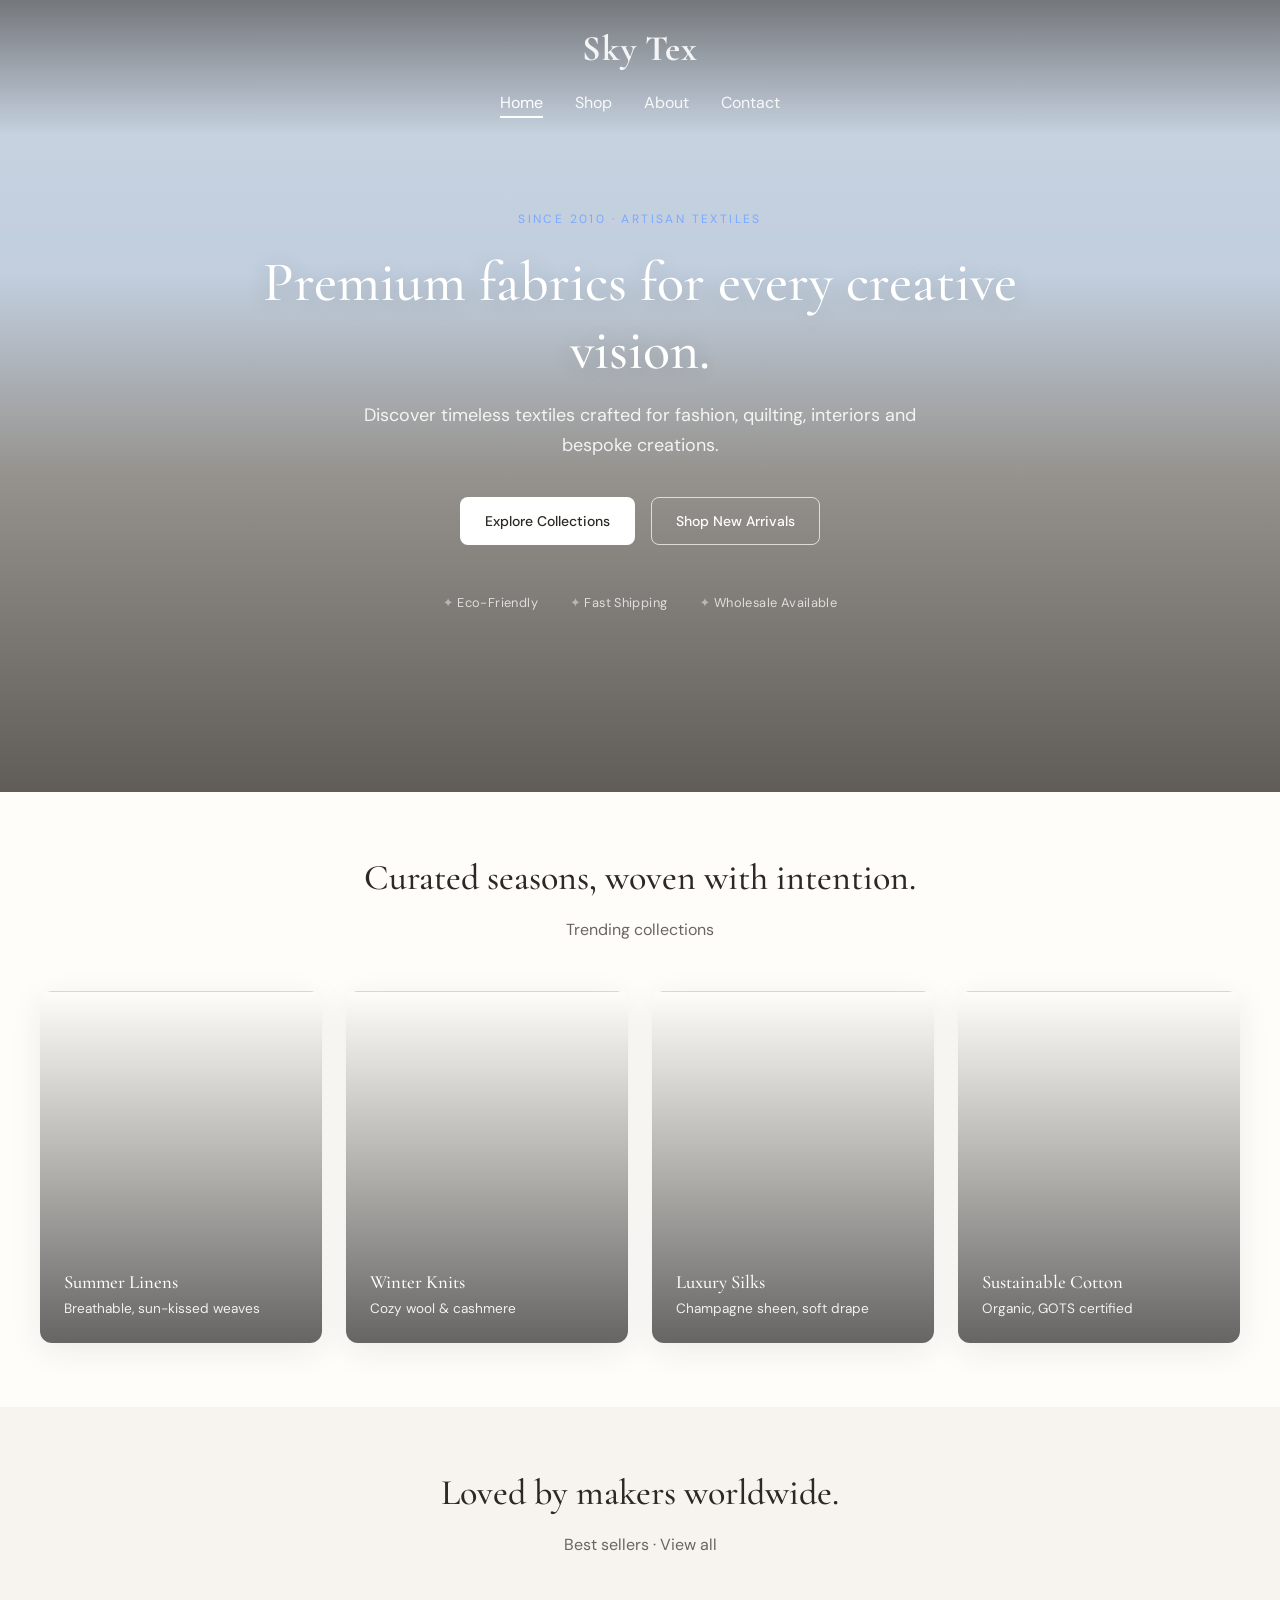
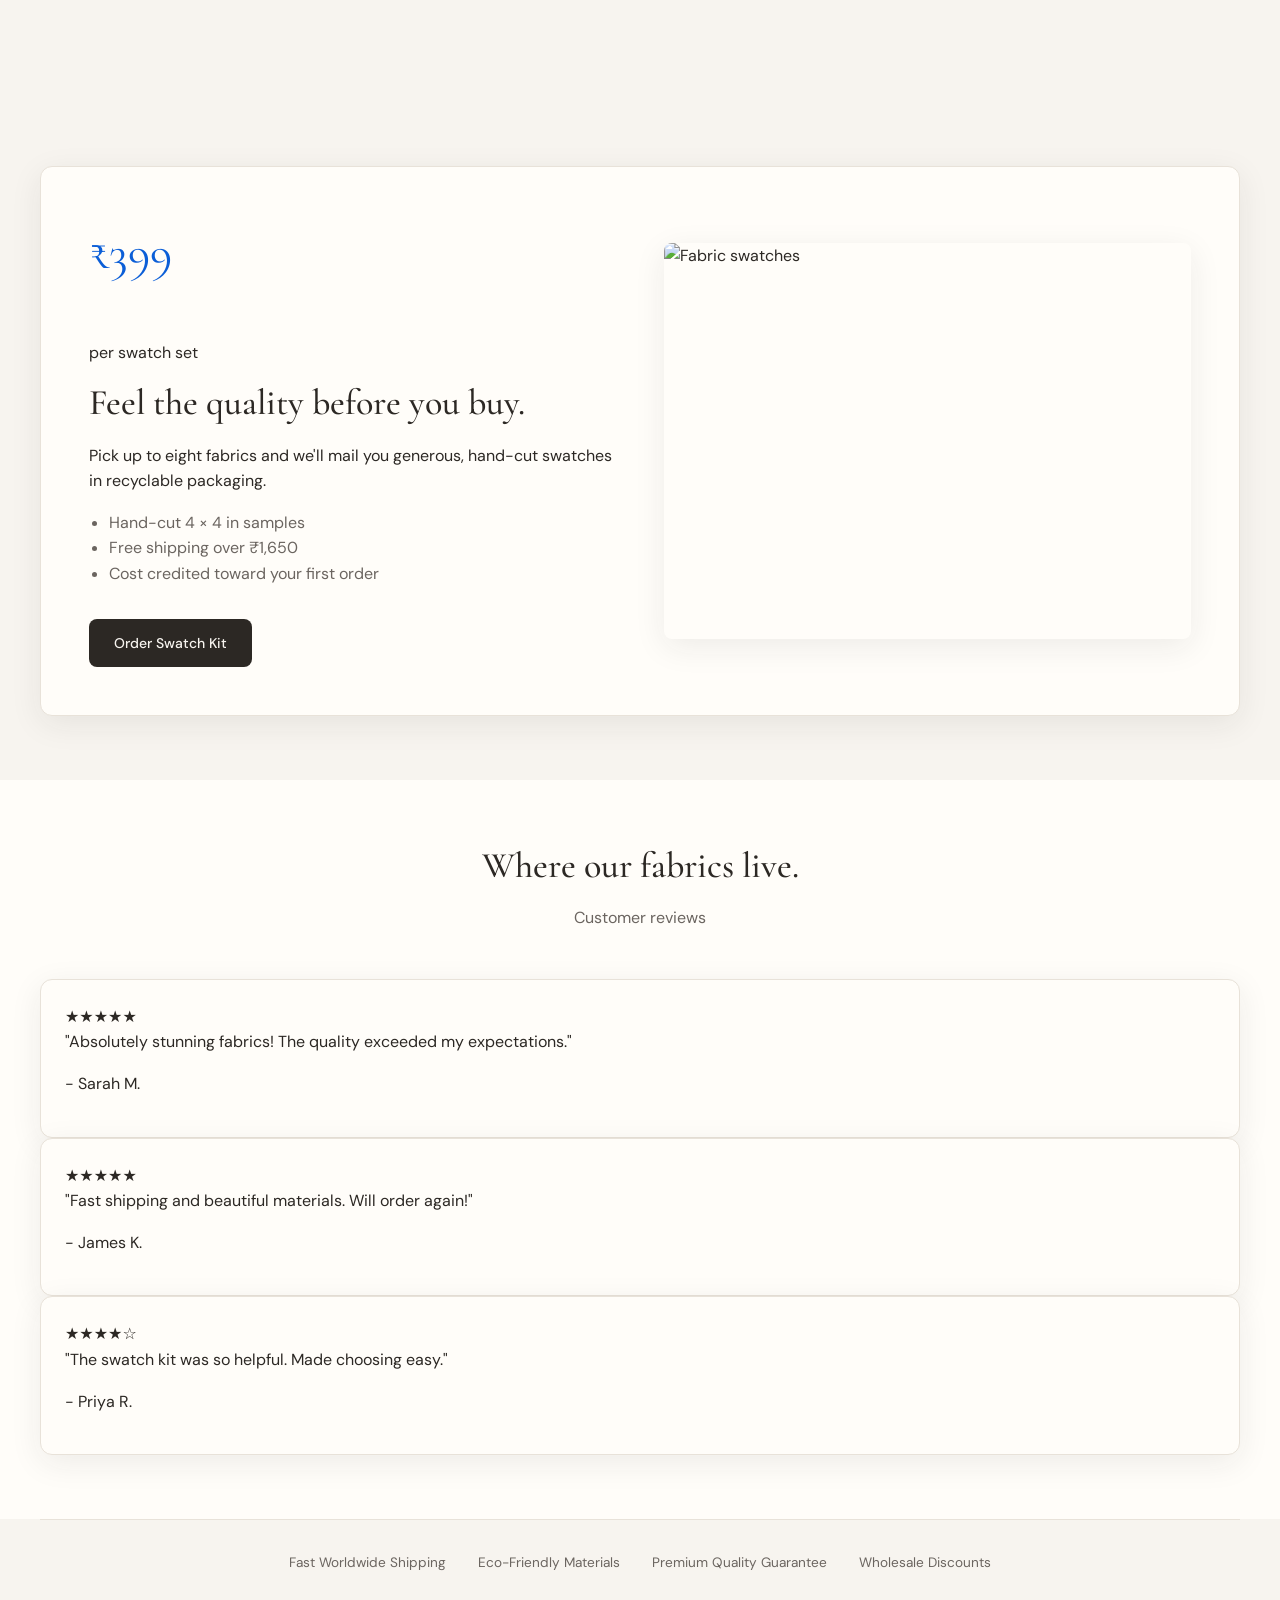
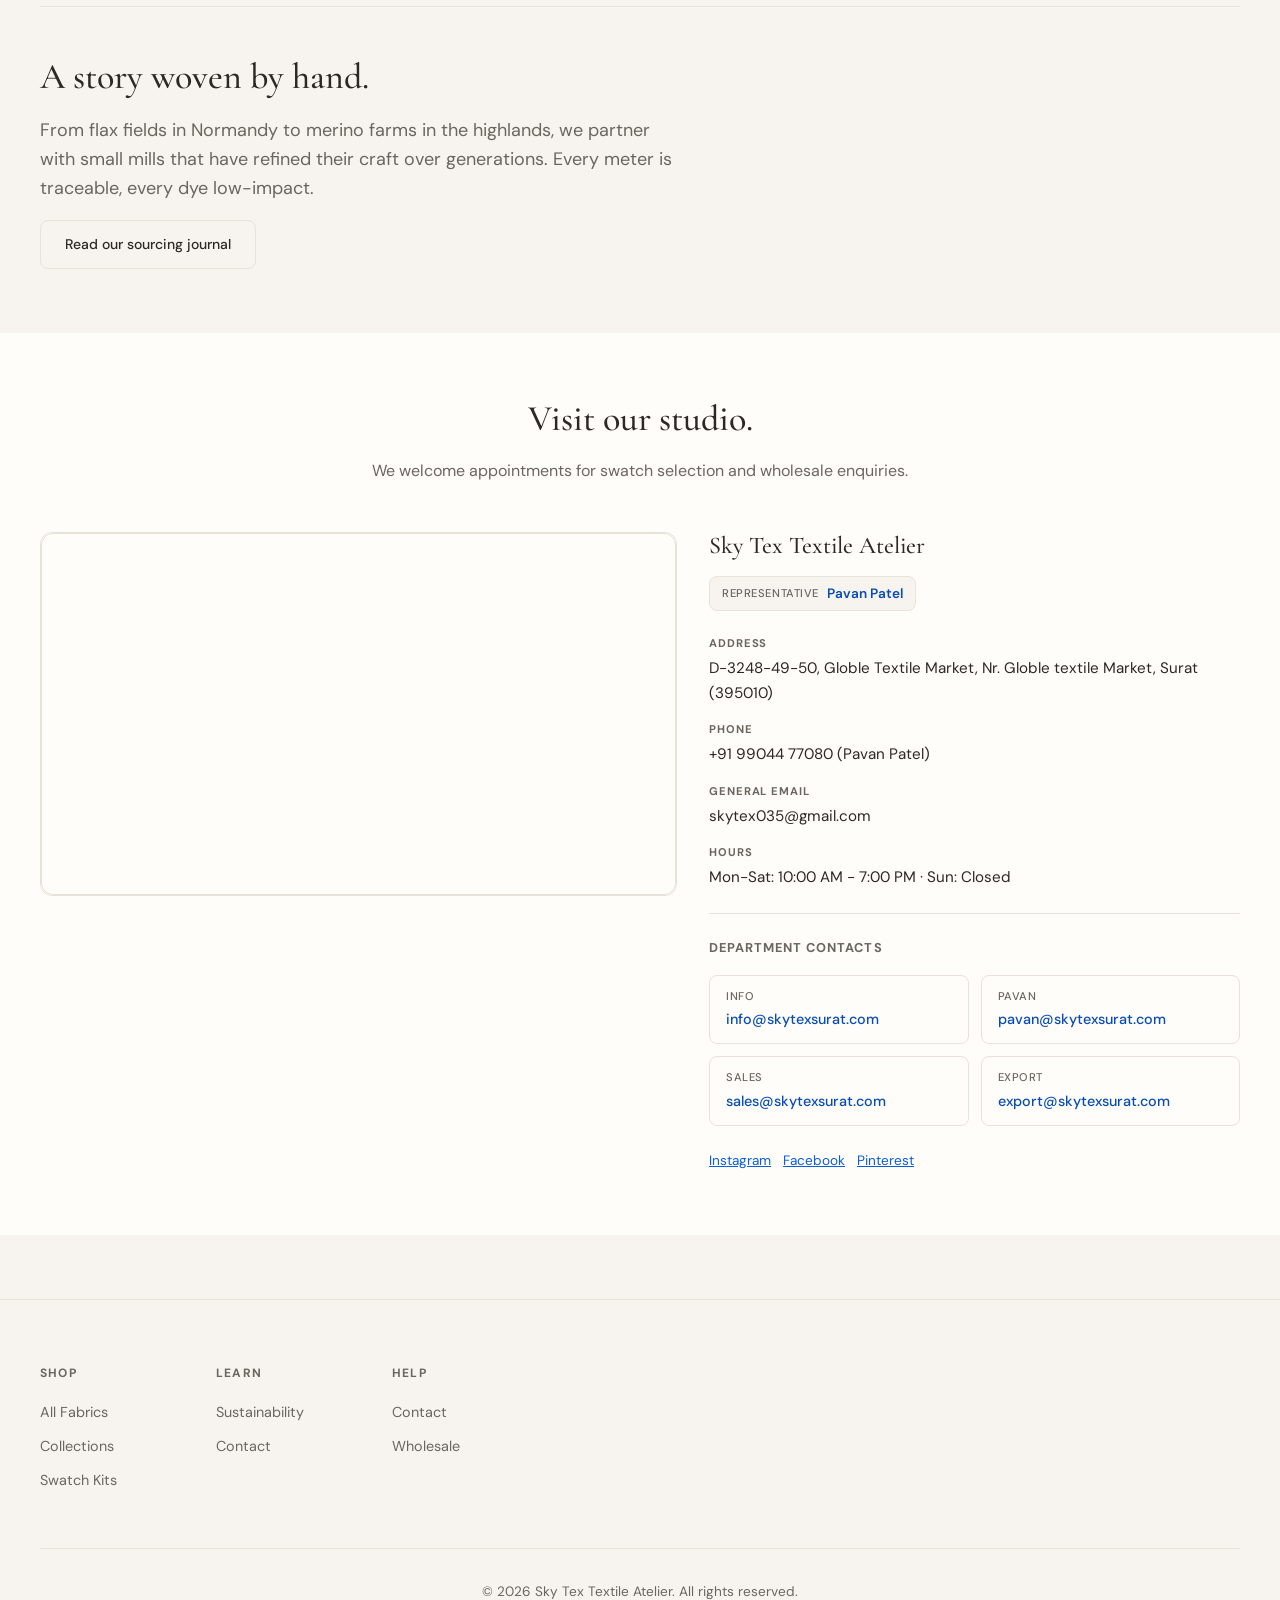
==== index.html @ b8ae6b9f "Initial commit - Sky Tex fabric website clone" ====
<!DOCTYPE html>
<html lang="en">
<head>
  <meta charset="UTF-8" />
  <meta name="viewport" content="width=device-width, initial-scale=1.0" />
  <title>Sky Tex - Premium Fabrics</title>
  <link rel="preconnect" href="https://fonts.googleapis.com" />
  <link rel="preconnect" href="https://fonts.gstatic.com" crossorigin />
  <link href="https://fonts.googleapis.com/css2?family=Cormorant+Garamond:ital,wght@0,400;0,500;1,400&family=DM+Sans:wght@400;500&display=swap" rel="stylesheet" />
  <link rel="stylesheet" href="css/styles.css" />
</head>
<body class="page-home">
  <header class="site-header site-header--transparent">
    <div class="container site-header__inner">
      <a href="index.html" class="logo">
        <span>Sky Tex</span>
      </a>
      <nav class="nav">
        <a href="index.html" class="is-active">Home</a>
        <a href="shop.html">Shop</a>
        <a href="about.html">About</a>
        <a href="contact.html">Contact</a>
      </nav>
    </div>
  </header>

  <main>
    <section class="hero-banner">
      <div class="hero-banner__bg" aria-hidden="true"></div>
      <div class="hero-banner__content container">
        <p class="hero__eyebrow">Since 2010 · Artisan textiles</p>
        <h1>Premium fabrics for every creative vision.</h1>
        <p class="hero__subtitle">Discover timeless textiles crafted for fashion, quilting, interiors and bespoke creations.</p>
        <div class="hero__actions">
          <a href="shop.html" class="btn btn--light">Explore Collections</a>
          <a href="shop.html" class="btn btn--outline-light">Shop New Arrivals</a>
        </div>
        <div class="hero__badges">
          <span>Eco-Friendly</span>
          <span>Fast Shipping</span>
          <span>Wholesale Available</span>
        </div>
      </div>
    </section>



    <section class="section section--alt">
      <div class="container">
        <div class="section__header">
          <h2>Curated seasons, woven with intention.</h2>
          <p>Trending collections</p>
        </div>
        <div class="collection-cards">
          <a href="shop.html?material=Linen" class="collection-card" style="background-image:linear-gradient(to top,rgba(0,0,0,.6),transparent),url(https://ivory-weave-emporium.lovable.app/assets/coll-summer-DHcWFAnR.jpg)">
            <div><h3>Summer Linens</h3><p>Breathable, sun-kissed weaves</p></div>
          </a>
          <a href="shop.html?material=Wool" class="collection-card" style="background-image:linear-gradient(to top,rgba(0,0,0,.6),transparent),url(https://ivory-weave-emporium.lovable.app/assets/coll-winter-CS2j2F5r.jpg)">
            <div><h3>Winter Knits</h3><p>Cozy wool &amp; cashmere</p></div>
          </a>
          <a href="shop.html?material=Silk" class="collection-card" style="background-image:linear-gradient(to top,rgba(0,0,0,.6),transparent),url(https://ivory-weave-emporium.lovable.app/assets/coll-silk-BgEM3K8B.jpg)">
            <div><h3>Luxury Silks</h3><p>Champagne sheen, soft drape</p></div>
          </a>
          <a href="shop.html?material=Cotton" class="collection-card" style="background-image:linear-gradient(to top,rgba(0,0,0,.6),transparent),url(https://ivory-weave-emporium.lovable.app/assets/coll-cotton-BAh_OUdh.jpg)">
            <div><h3>Sustainable Cotton</h3><p>Organic, GOTS certified</p></div>
          </a>
        </div>
      </div>
    </section>

    <section class="section container">
      <div class="section__header">
        <h2>Loved by makers worldwide.</h2>
        <p>Best sellers · <a href="shop.html">View all</a></p>
      </div>
      <div id="bestsellers-grid" class="product-grid"></div>
    </section>

    <section class="section container">
      <div class="swatch-cta">
        <div>
          <p class="swatch-cta__price">₹399</p>
          <p>per swatch set</p>
          <h2>Feel the quality before you buy.</h2>
          <p>Pick up to eight fabrics and we'll mail you generous, hand-cut swatches in recyclable packaging.</p>
          <ul>
            <li>Hand-cut 4 × 4 in samples</li>
            <li>Free shipping over ₹1,650</li>
            <li>Cost credited toward your first order</li>
          </ul>
          <a href="swatches.html" class="btn btn--primary" style="margin-top:1rem">Order Swatch Kit</a>
        </div>
        <div>
          <img src="https://ivory-weave-emporium.lovable.app/assets/cat-linen-f832LvE8.jpg" alt="Fabric swatches" class="swatch-cta__img" />
        </div>
      </div>
    </section>

    <section class="section section--alt" id="reviews-section">
      <div class="container">
        <div class="section__header">
          <h2>Where our fabrics live.</h2>
          <p>Customer reviews</p>
        </div>
        <div id="reviews-container"></div>
      </div>
    </section>

    <div class="features-bar container">
      <span>Fast Worldwide Shipping</span>
      <span>Eco-Friendly Materials</span>
      <span>Premium Quality Guarantee</span>
      <span>Wholesale Discounts</span>
    </div>

    <section class="section container content-page">
      <h2>A story woven by hand.</h2>
      <p class="lead">From flax fields in Normandy to merino farms in the highlands, we partner with small mills that have refined their craft over generations. Every meter is traceable, every dye low-impact.</p>
      <a href="about.html" class="btn btn--ghost">Read our sourcing journal</a>
    </section>

    <section class="section section--alt location-section">
      <div class="container">
        <div class="section__header">
          <h2>Visit our studio.</h2>
          <p>We welcome appointments for swatch selection and wholesale enquiries.</p>
        </div>
        <div class="location-block">
          <div id="home-map" class="map-embed map-embed--large"></div>
          <div id="home-company-details"></div>
        </div>
      </div>
    </section>
  </main>

  <footer class="site-footer">
    <div class="container">
      <div class="footer-grid">
        <div>
          <h4>Shop</h4>
          <ul>
            <li><a href="shop.html">All Fabrics</a></li>
            <li><a href="collections.html">Collections</a></li>
            <li><a href="swatches.html">Swatch Kits</a></li>
          </ul>
        </div>
        <div>
          <h4>Learn</h4>
          <ul>
            <li><a href="about.html">Sustainability</a></li>
            <li><a href="contact.html">Contact</a></li>
          </ul>
        </div>
        <div>
          <h4>Help</h4>
          <ul>
            <li><a href="contact.html">Contact</a></li>
            <li><a href="contact.html">Wholesale</a></li>
          </ul>
        </div>
      </div>
      <p class="footer-bottom">© 2026 Sky Tex Textile Atelier. All rights reserved.</p>
    </div>
  </footer>

  <script src="js/config.js"></script>
  <script src="js/api.js"></script>
  <script src="js/reviews.js"></script>
  <script src="js/home.js"></script>
</body>
</html>
---- css/styles.css ----
﻿/* Sky Tex — Fabric Atelier */

:root {
  --bg: #f7f4ef;
  --bg-card: #fffdf9;
  --text: #2c2824;
  --text-muted: #6b6560;
  --accent: #0b5ed7;
  --accent-dark: #074cb4;
  --accent-light: #7aa9ff;
  --border: #e8e2d9;
  --serif: "Cormorant Garamond", "Georgia", serif;
  --sans: "DM Sans", system-ui, sans-serif;
  --radius: 8px;
  --radius-lg: 12px;
  --shadow: 0 8px 32px rgba(44, 40, 36, 0.08);
  --shadow-lg: 0 16px 48px rgba(44, 40, 36, 0.12);
  --max: 1200px;
  --hero-img: url("https://tse3.mm.bing.net/th/id/OIP.m72fAG0ejjomHD1wK5WvbQHaFD?rs=1&pid=ImgDetMain&o=7&rm=3");
}

*,
*::before,
*::after {
  box-sizing: border-box;
}

html {
  scroll-behavior: smooth;
}

body {
  margin: 0;
  font-family: var(--sans);
  font-size: 16px;
  line-height: 1.6;
  color: var(--text);
  background: var(--bg);
}

img {
  max-width: 100%;
  height: auto;
  display: block;
}

a {
  color: inherit;
  text-decoration: none;
}

h1, h2, h3 {
  font-family: var(--serif);
  font-weight: 500;
  line-height: 1.2;
  margin: 0 0 0.5em;
}

h1 { font-size: clamp(2.25rem, 5vw, 3.5rem); }
h2 { font-size: clamp(1.75rem, 3vw, 2.25rem); }

p { margin: 0 0 1em; }

.container {
  width: min(100% - 2rem, var(--max));
  margin-inline: auto;
}

/* Header */
.site-header {
  position: sticky;
  top: 0;
  z-index: 100;
  background: rgba(247, 244, 239, 0.95);
  backdrop-filter: blur(12px);
  border-bottom: 1px solid var(--border);
  transition: background 0.3s;
}

.site-header--transparent {
  position: fixed;
  left: 0;
  right: 0;
  background: linear-gradient(to bottom, rgba(30, 26, 22, 0.5), transparent);
  backdrop-filter: none;
  border-bottom: none;
}

.page-home .site-header--transparent .logo,
.page-home .site-header--transparent .nav a {
  color: rgba(255, 255, 255, 0.9);
}

.page-home .site-header--transparent .nav a:hover,
.page-home .site-header--transparent .nav a.is-active {
  color: #fff;
}

.page-home .site-header--transparent .nav-Login {
  color: rgba(255, 255, 255, 0.9);
}

.site-header__inner {
  display: flex;
  flex-wrap: wrap;
  align-items: center;
  justify-content: space-between;
  padding: 1rem 0;
  gap: 0.75rem;
  width: 100%;
}

.logo {
  font-family: var(--serif);
  font-size: 2rem;
  letter-spacing: 0.02em;
  display: flex;
  flex-direction: row;
  align-items: center;
  gap: 0.75rem;
  font-weight: 700;
  text-align: left;
}

.logo__img {
  height: 3.5rem;
  width: auto;
  object-fit: contain;
  transition: transform 0.3s ease;
}

.logo span {
  font-size: 2.25rem;
}

.logo:hover .logo__img {
  transform: scale(1.05);
}

.nav {
  display: flex;
  gap: 1.25rem;
  flex-wrap: wrap;
  justify-content: center;
  text-align: center;
}

.nav a {
  position: relative;
  font-size: 1rem;
  color: var(--text-muted);
  transition: color 0.2s ease;
}

.nav a::after {
  content: "";
  position: absolute;
  left: 0;
  right: 0;
  bottom: -0.2rem;
  height: 2px;
  background: currentColor;
  transform: scaleX(0);
  transform-origin: left center;
  transition: transform 0.2s ease;
}

.nav a:hover::after,
.nav a.is-active::after {
  transform: scaleX(1);
}

.nav a:hover,
.nav a.is-active {
  color: var(--accent-light);
}

.nav-Login {
  color: rgba(255, 255, 255, 0.9);
}

.Login-login h1,
.Login-header h1 {
  color: rgba(0, 0, 0, 0.9);
}

/* Buttons */
.btn {
  display: inline-flex;
  align-items: center;
  justify-content: center;
  padding: 0.75rem 1.5rem;
  font-family: var(--sans);
  font-size: 0.875rem;
  font-weight: 500;
  border: 1px solid transparent;
  border-radius: var(--radius);
  cursor: pointer;
  transition: all 0.2s;
}

.btn--primary {
  background: var(--text);
  color: var(--bg);
}

.btn--primary:hover {
  background: var(--accent-dark);
}

.btn--ghost {
  background: transparent;
  border-color: var(--border);
  color: var(--text);
}

.btn--ghost:hover {
  border-color: var(--text);
}

@media (max-width: 740px) {
  .site-header__inner {
    flex-direction: column;
    align-items: center;
  }
  .logo {
    justify-content: center;
    text-align: center;
  }
  .nav {
    justify-content: center;
  }
}

/* Center header on all pages: logo above centered nav */
.site-header__inner {
  flex-direction: column;
  align-items: center;
  justify-content: center;
  gap: 0.5rem;
  padding: 1.25rem 0;
}
.site-header__inner .logo {
  order: 1;
  margin-bottom: 0.25rem;
  text-align: center;
}
.site-header__inner .nav {
  order: 2;
  gap: 2rem;
}

.btn--danger {
  background: #8b3a3a;
  color: #fff;
  border: none;
}

.btn--sm {
  padding: 0.4rem 0.75rem;
  font-size: 0.8rem;
}

.btn--block {
  width: 100%;
}

.btn--light {
  background: #fff;
  color: var(--text);
}

.btn--light:hover {
  background: var(--bg);
  transform: translateY(-1px);
}

.btn--outline-light {
  background: transparent;
  border: 1px solid rgba(255, 255, 255, 0.7);
  color: #fff;
}

.btn--outline-light:hover {
  background: rgba(255, 255, 255, 0.12);
  border-color: #fff;
}

.btn {
  transition: all 0.25s ease;
}

/* Hero banner (home) */
.hero-banner {
  position: relative;
  min-height: 88vh;
  display: flex;
  align-items: center;
  justify-content: center;
  overflow: hidden;
}

.hero-banner__bg {
  position: absolute;
  inset: 0;
  background-image: var(--hero-img);
  background-size: cover;
  background-position: center 30%;
  background-repeat: no-repeat;
  transform: scale(1.02);
}

.hero-banner__bg::after {
  content: "";
  position: absolute;
  inset: 0;
  /* combine a soft blue tint with the existing dark vignette */
  background: linear-gradient(
      180deg,
      rgba(3, 73, 162, 0.18) 0%,
      rgba(3, 73, 162, 0.22) 35%,
      rgba(30, 26, 22, 0.45) 60%,
      rgba(30, 26, 22, 0.7) 100%
    );
  pointer-events: none;
}

.hero-banner__content {
  position: relative;
  z-index: 2;
  text-align: center;
  color: #fff;
  padding: 7rem 1rem 5rem;
  max-width: 52rem;
}

.hero-banner h1 {
  color: #fff;
  text-shadow: 0 2px 24px rgba(0, 0, 0, 0.2);
  margin-bottom: 1rem;
}

.hero__subtitle {
  font-size: 1.125rem;
  color: rgba(255, 255, 255, 0.88);
  max-width: 36rem;
  margin: 0 auto 0.5rem;
  line-height: 1.7;
}

.hero__eyebrow {
  font-size: 0.75rem;
  letter-spacing: 0.2em;
  text-transform: uppercase;
  color: var(--accent-light);
  margin-bottom: 1.25rem;
}

.hero__actions {
  display: flex;
  gap: 1rem;
  justify-content: center;
  flex-wrap: wrap;
  margin-top: 2.25rem;
}

.hero__badges {
  display: flex;
  gap: 2rem;
  justify-content: center;
  flex-wrap: wrap;
  margin-top: 3rem;
  font-size: 0.8rem;
  color: rgba(255, 255, 255, 0.75);
  letter-spacing: 0.03em;
}

.hero__badges span::before {
  content: "✦ ";
  opacity: 0.6;
}

/* Legacy hero (other pages) */
.hero {
  padding: 4rem 0 5rem;
  text-align: center;
}

/* Sections */
.section {
  padding: 4rem 0;
}

.section--alt {
  background: var(--bg-card);
}

.section__header {
  text-align: center;
  max-width: 36rem;
  margin: 0 auto 3rem;
}

.section__header p {
  color: var(--text-muted);
}

/* Material tiles */
.material-grid {
  display: grid;
  grid-template-columns: repeat(auto-fill, minmax(160px, 1fr));
  gap: 1rem;
}

.material-tile {
  aspect-ratio: 4/5;
  background-color: var(--border);
  background-size: cover;
  background-position: center;
  border-radius: var(--radius-lg);
  display: flex;
  flex-direction: column;
  align-items: center;
  justify-content: flex-end;
  padding: 1.5rem;
  position: relative;
  overflow: hidden;
  transition: transform 0.3s ease, box-shadow 0.3s ease;
  box-shadow: var(--shadow);
  color: #fff;
}

.material-tile::before {
  content: "";
  position: absolute;
  inset: 0;
  background: linear-gradient(to top, rgba(20, 18, 16, 0.85) 0%, rgba(20, 18, 16, 0.2) 60%);
  transition: opacity 0.3s;
}

.material-tile:hover {
  transform: translateY(-6px);
  box-shadow: var(--shadow-lg);
}

.material-tile:hover::before {
  background: linear-gradient(to top, rgba(20, 18, 16, 0.9) 0%, rgba(20, 18, 16, 0.35) 70%);
}

.material-tile span,
.material-tile small {
  position: relative;
  z-index: 1;
}

.material-tile span {
  font-family: var(--serif);
  font-size: 1.35rem;
}

.material-tile small {
  font-size: 0.75rem;
  color: var(--accent-light);
  margin-top: 0.25rem;
}

.material-tile--cotton {
  background-image: url("https://ivory-weave-emporium.lovable.app/assets/cat-cotton-mljruhGk.jpg");
}

.material-tile--linen {
  background-image: url("https://ivory-weave-emporium.lovable.app/assets/cat-linen-f832LvE8.jpg");
}

.material-tile--silk {
  background-image: url("https://ivory-weave-emporium.lovable.app/assets/cat-silk-BJp8dj0T.jpg");
}

.material-tile--wool {
  background-image: url("https://ivory-weave-emporium.lovable.app/assets/cat-wool-DdISQokk.jpg");
}

.material-tile--synthetic {
  background-image: url("https://ivory-weave-emporium.lovable.app/assets/cat-synthetic-DbaEibcz.jpg");
}

/* Product grid */
.product-grid {
  display: grid;
  grid-template-columns: repeat(auto-fill, minmax(240px, 1fr));
  gap: 1.5rem;
}

.product-card {
  background: var(--bg-card);
  border-radius: var(--radius-lg);
  overflow: hidden;
  box-shadow: var(--shadow);
  transition: transform 0.3s ease, box-shadow 0.3s ease;
  border: 1px solid rgba(232, 226, 217, 0.6);
}

.product-card:hover {
  transform: translateY(-2px);
}

.product-card__image-wrap {
  display: block;
  position: relative;
  aspect-ratio: 3/4;
  overflow: hidden;
}

.product-card__image-wrap img {
  width: 100%;
  height: 100%;
  object-fit: cover;
}

.product-card__overlay {
  position: absolute;
  inset: 0;
  background: rgba(44, 40, 36, 0.35);
  display: flex;
  align-items: center;
  justify-content: center;
  opacity: 0;
  transition: opacity 0.2s;
}

.product-card:hover .product-card__overlay {
  opacity: 1;
}

.product-card__body {
  padding: 1rem 1.25rem 1.25rem;
}

.product-card__title {
  font-family: var(--serif);
  font-size: 1.1rem;
  display: block;
  margin-bottom: 0.25rem;
}

.product-card__meta {
  font-size: 0.8rem;
  color: var(--text-muted);
  margin: 0;
}

.product-card__price {
  font-weight: 500;
  margin: 0.25rem 0 0;
}

/* Shop page */
.shop-header {
  padding: 5rem 0 2.5rem;
  text-align: center;
  background: linear-gradient(180deg, #ebe6de 0%, var(--bg) 100%);
  margin: 0 calc(-1 * min(1rem, 50vw - 600px));
  padding-left: 1rem;
  padding-right: 1rem;
}

.shop-header h1 {
  font-size: clamp(2rem, 4vw, 2.75rem);
}

.shop-header p {
  color: var(--text-muted);
}

.filters {
  display: flex;
  flex-wrap: wrap;
  gap: 2rem;
  justify-content: center;
  padding: 1.5rem 0 2rem;
  border-bottom: 1px solid var(--border);
  margin-bottom: 2rem;
}

.filter-group h4 {
  font-size: 0.75rem;
  text-transform: uppercase;
  letter-spacing: 0.1em;
  color: var(--text-muted);
  margin: 0 0 0.5rem;
  font-family: var(--sans);
  font-weight: 500;
}

.filter-pills {
  display: flex;
  flex-wrap: wrap;
  gap: 0.5rem;
}

.filter-pills button {
  padding: 0.35rem 0.75rem;
  font-size: 0.8rem;
  background: transparent;
  border: 1px solid var(--border);
  border-radius: 999px;
  cursor: pointer;
  font-family: var(--sans);
  transition: all 0.2s;
}

.filter-pills button:hover,
.filter-pills button.is-active {
  background: var(--text);
  color: var(--bg);
  border-color: var(--text);
}

.search-bar {
  max-width: 320px;
  margin: 0 auto 2rem;
}

.search-bar input {
  width: 100%;
  padding: 0.75rem 1rem;
  border: 1px solid var(--border);
  border-radius: var(--radius);
  font-family: var(--sans);
  background: var(--bg-card);
}

/* Product detail */
.breadcrumb {
  font-size: 0.85rem;
  color: var(--text-muted);
  margin-bottom: 2rem;
}

.breadcrumb a:hover {
  color: var(--text);
}

.product-detail {
  display: grid;
  grid-template-columns: 1fr 1fr;
  gap: 3rem;
  align-items: start;
}

@media (max-width: 768px) {
  .product-detail {
    grid-template-columns: 1fr;
  }
}

.product-detail__image {
  border-radius: var(--radius);
  overflow: hidden;
  background: var(--border);
}

.product-detail__image img {
  width: 100%;
  aspect-ratio: 3/4;
  object-fit: cover;
}

.tag {
  display: inline-block;
  font-size: 0.75rem;
  text-transform: uppercase;
  letter-spacing: 0.08em;
  color: var(--accent);
  margin-bottom: 0.5rem;
}

.product-detail__reviews {
  color: var(--text-muted);
  font-size: 0.9rem;
}

.product-detail__price {
  font-size: 1.5rem;
  font-weight: 500;
  margin: 1rem 0;
}

.product-detail__desc {
  color: var(--text-muted);
  margin-bottom: 1.5rem;
}

.spec-list {
  display: grid;
  grid-template-columns: repeat(2, 1fr);
  gap: 0.75rem 1.5rem;
  margin: 0 0 2rem;
  font-size: 0.9rem;
}

.spec-list dt {
  color: var(--text-muted);
  font-weight: 400;
}

.spec-list dd {
  margin: 0;
  font-weight: 500;
}

.trust-badges {
  list-style: none;
  padding: 0;
  margin: 1.5rem 0 0;
  font-size: 0.85rem;
  color: var(--text-muted);
}

.trust-badges li {
  padding: 0.25rem 0;
}

/* Collections / content pages */
.content-page {
  padding: 3rem 0 4rem;
}

.content-page .lead {
  font-size: 1.125rem;
  color: var(--text-muted);
  max-width: 40rem;
}

.collection-cards {
  display: grid;
  grid-template-columns: repeat(auto-fill, minmax(260px, 1fr));
  gap: 1.5rem;
  margin-top: 2rem;
}

.collection-card {
  position: relative;
  border-radius: var(--radius-lg);
  overflow: hidden;
  aspect-ratio: 4/5;
  display: flex;
  align-items: flex-end;
  padding: 1.5rem;
  color: #fff;
  background-size: cover;
  background-position: center;
  box-shadow: var(--shadow);
  transition: transform 0.3s ease, box-shadow 0.3s ease;
}

.collection-card:hover {
  transform: translateY(-4px);
  box-shadow: var(--shadow-lg);
}

.collection-card h3 {
  color: #fff;
  margin: 0;
}

.collection-card p {
  font-size: 0.85rem;
  opacity: 0.9;
  margin: 0.25rem 0 0;
}

/* Swatch CTA */
.swatch-cta {
  display: grid;
  grid-template-columns: 1fr 1fr;
  gap: 3rem;
  align-items: center;
  background: var(--bg-card);
  padding: 3rem;
  border-radius: var(--radius-lg);
  box-shadow: var(--shadow);
  border: 1px solid var(--border);
}

.swatch-cta img,
.swatch-cta__img {
  border-radius: var(--radius);
  box-shadow: var(--shadow);
  width: 100%;
  aspect-ratio: 4/3;
  object-fit: cover;
}

@media (max-width: 768px) {
  .swatch-cta {
    grid-template-columns: 1fr;
  }
}

.swatch-cta__price {
  font-family: var(--serif);
  font-size: 3rem;
  color: var(--accent);
}

.swatch-cta ul {
  padding-left: 1.25rem;
  color: var(--text-muted);
}

/* Contact form */
.contact-form {
  max-width: 28rem;
  margin-top: 2rem;
}

.contact-form label {
  display: block;
  font-size: 0.85rem;
  margin-bottom: 0.35rem;
}

.contact-form input,
.contact-form textarea,
.Login-form input,
.Login-form select,
.Login-form textarea,
.stacked-form input {
  width: 100%;
  padding: 0.75rem 1rem;
  margin-bottom: 0;
  border: 1px solid var(--border);
  border-radius: var(--radius);
  font-family: var(--sans);
  font-size: 0.95rem;
  background: var(--bg);
  transition: border-color 0.2s, box-shadow 0.2s;
}

.contact-form input:focus,
.contact-form textarea:focus,
.Login-form input:focus,
.Login-form select:focus,
.Login-form textarea:focus,
.stacked-form input:focus {
  outline: none;
  border-color: var(--accent);
  box-shadow: 0 0 0 3px rgba(139, 115, 85, 0.15);
}

/* Stacked forms (Login login, etc.) */
.stacked-form .form-field,
.Login-form .form-row > div {
  margin-bottom: 1.25rem;
}

.stacked-form label,
.Login-form label,
.Login-login label {
  display: block;
  font-size: 0.8rem;
  font-weight: 500;
  letter-spacing: 0.04em;
  text-transform: uppercase;
  color: var(--text-muted);
  margin-bottom: 0.45rem;
}

.Login-form .form-row {
  gap: 1rem 1.25rem;
  margin-bottom: 0.25rem;
}

/* Newsletter */
.newsletter {
  text-align: center;
  padding: 3rem;
  background: var(--text);
  color: var(--bg);
  border-radius: var(--radius);
}

.newsletter h3 {
  color: var(--bg);
  font-style: italic;
}

.newsletter form {
  display: flex;
  gap: 0.5rem;
  max-width: 400px;
  margin: 1.5rem auto 0;
  flex-wrap: wrap;
  justify-content: center;
}

.newsletter input {
  flex: 1;
  min-width: 200px;
  padding: 0.75rem 1rem;
  border: none;
  border-radius: var(--radius);
}

/* Footer */
.site-footer {
  padding: 4rem 0 2rem;
  border-top: 1px solid var(--border);
  margin-top: 4rem;
}

.footer-grid {
  display: grid;
  grid-template-columns: repeat(auto-fill, minmax(140px, 1fr));
  gap: 2rem;
  margin-bottom: 3rem;
}

.footer-grid h4 {
  font-size: 0.75rem;
  text-transform: uppercase;
  letter-spacing: 0.1em;
  color: var(--text-muted);
  margin: 0 0 1rem;
  font-family: var(--sans);
}

.footer-grid ul {
  list-style: none;
  padding: 0;
  margin: 0;
}

.footer-grid li {
  margin-bottom: 0.5rem;
}

.footer-grid a {
  font-size: 0.9rem;
  color: var(--text-muted);
}

.footer-grid a:hover {
  color: var(--text);
}

.footer-bottom {
  text-align: center;
  font-size: 0.85rem;
  color: var(--text-muted);
  padding-top: 2rem;
  border-top: 1px solid var(--border);
}

/* Login */
.Login-page {
  min-height: 80vh;
  padding: 3rem 0;
}

.Login-login {
  max-width: 420px;
  margin: 4rem auto;
  padding: 2.75rem 2.5rem;
  background: var(--bg-card);
  border-radius: var(--radius-lg);
  box-shadow: var(--shadow-lg);
  border: 1px solid var(--border);
}

.Login-login h1 {
  text-align: center;
  font-size: 2.25rem;
  margin-bottom: 0.25rem;
}

.Login-login .stacked-form {
  margin-top: 1.5rem;
}

.Login-login .btn--block {
  margin-top: 0.5rem;
  padding: 0.9rem;
}

.Login-login__subtitle {
  text-align: center;
  color: var(--text-muted);
  margin: 0 0 0.5rem;
  font-size: 0.95rem;
}

.Login-page {
  background: linear-gradient(180deg, var(--bg) 0%, #efe9e0 100%);
  min-height: calc(100vh - 80px);
}

.error-msg {
  color: #8b3a3a;
  font-size: 0.9rem;
  margin-top: 0.5rem;
}

.Login-dashboard h1 {
  margin-bottom: 0.5rem;
}

.Login-form {
  background: var(--bg-card);
  padding: 2rem;
  border-radius: var(--radius);
  margin: 2rem 0;
  box-shadow: var(--shadow);
}

.Login-form .form-row {
  display: grid;
  grid-template-columns: repeat(auto-fill, minmax(200px, 1fr));
  gap: 0 1rem;
}

.Login-table-wrap {
  overflow-x: auto;
}

.Login-table {
  width: 100%;
  border-collapse: collapse;
  font-size: 0.9rem;
}

.Login-table th,
.Login-table td {
  padding: 0.75rem;
  text-align: left;
  border-bottom: 1px solid var(--border);
}

.Login-thumb {
  width: 48px;
  height: 48px;
  object-fit: cover;
  border-radius: var(--radius);
}

.Login-actions {
  display: flex;
  gap: 0.5rem;
}

.Login-header {
  display: flex;
  justify-content: space-between;
  align-items: center;
  flex-wrap: wrap;
  gap: 1rem;
}

.hidden {
  display: none !important;
}

.empty-state {
  text-align: center;
  color: var(--text-muted);
  padding: 3rem;
  grid-column: 1 / -1;
}

/* Customer reviews */
.reviews-summary {
  text-align: center;
  margin-bottom: 2rem;
}

.reviews-summary__number {
  font-family: var(--serif);
  font-size: 3.5rem;
  line-height: 1;
  color: var(--accent-dark);
}

.reviews-summary__stars {
  margin: 0.5rem 0;
}

.reviews-summary__count {
  color: var(--text-muted);
  font-size: 0.9rem;
  margin: 0;
}

.star {
  color: var(--border);
  font-size: 1.1rem;
}

.star--filled {
  color: #c9a227;
}

.reviews-carousel {
  position: relative;
  display: flex;
  align-items: center;
  gap: 0.5rem;
}

.reviews-carousel__track {
  display: flex;
  gap: 1.25rem;
  overflow-x: auto;
  scroll-snap-type: x mandatory;
  scroll-behavior: smooth;
  -webkit-overflow-scrolling: touch;
  padding: 0.5rem 0 1rem;
  scrollbar-width: none;
}

.reviews-carousel__track::-webkit-scrollbar {
  display: none;
}

.review-card {
  flex: 0 0 min(100%, 340px);
  scroll-snap-align: start;
  background: var(--bg-card);
  padding: 1.5rem;
  border-radius: var(--radius-lg);
  border: 1px solid var(--border);
  box-shadow: var(--shadow);
}

.review-card__header {
  display: flex;
  gap: 1rem;
  align-items: flex-start;
  margin-bottom: 1rem;
}

.review-card__avatar {
  width: 56px;
  height: 56px;
  border-radius: 50%;
  object-fit: cover;
  flex-shrink: 0;
}

.review-card__name {
  font-family: var(--serif);
  font-size: 1.15rem;
  margin: 0.25rem 0 0;
}

.review-card__date {
  font-size: 0.8rem;
  color: var(--text-muted);
}

.review-card__text {
  font-family: var(--serif);
  font-size: 1.05rem;
  font-style: italic;
  margin: 0 0 0.75rem;
  line-height: 1.5;
}

.review-card__project {
  font-size: 0.85rem;
  color: var(--accent);
  margin: 0;
}

.reviews-carousel__btn {
  flex-shrink: 0;
  width: 2.5rem;
  height: 2.5rem;
  border: 1px solid var(--border);
  border-radius: 50%;
  background: var(--bg-card);
  cursor: pointer;
  font-size: 1.5rem;
  line-height: 1;
  color: var(--text);
  transition: all 0.2s;
}

.reviews-carousel__btn:hover {
  background: var(--text);
  color: var(--bg);
  border-color: var(--text);
}

.reviews-dots {
  display: flex;
  justify-content: center;
  gap: 0.5rem;
  margin-top: 1rem;
}

.reviews-dot {
  width: 8px;
  height: 8px;
  border-radius: 50%;
  border: none;
  background: var(--border);
  cursor: pointer;
  padding: 0;
}

.reviews-dot.is-active {
  background: var(--accent);
  transform: scale(1.2);
}

@media (min-width: 900px) {
  .review-card {
    flex: 0 0 calc(33.333% - 0.85rem);
  }
  .reviews-carousel__btn {
    display: none;
  }
}

/* Product gallery */
.product-gallery {
  display: flex;
  flex-direction: column;
  gap: 1rem;
}

.gallery-main {
  border-radius: var(--radius-lg);
  overflow: hidden;
  background: var(--border);
  aspect-ratio: 3/4;
}

.gallery-main__zoom {
  display: block;
  width: 100%;
  height: 100%;
  padding: 0;
  border: none;
  background: none;
  cursor: zoom-in;
}

.gallery-main__img {
  width: 100%;
  height: 100%;
  object-fit: cover;
}

.gallery-main__video {
  width: 100%;
  height: 100%;
  min-height: 320px;
}

.gallery-main__video iframe,
.gallery-main__video video {
  width: 100%;
  height: 100%;
  min-height: 360px;
  border: none;
  display: block;
}

.gallery-thumbs {
  display: grid;
  grid-template-columns: repeat(auto-fill, minmax(72px, 1fr));
  gap: 0.5rem;
}

.gallery-thumb {
  position: relative;
  padding: 0;
  border: 2px solid transparent;
  border-radius: var(--radius);
  overflow: hidden;
  cursor: pointer;
  aspect-ratio: 1;
  background: var(--border);
}

.gallery-thumb.is-active {
  border-color: var(--accent);
}

.gallery-thumb img {
  width: 100%;
  height: 100%;
  object-fit: cover;
}

.gallery-thumb__play {
  position: absolute;
  inset: 0;
  display: flex;
  align-items: center;
  justify-content: center;
  background: rgba(44, 40, 36, 0.45);
  color: #fff;
  font-size: 1.25rem;
}

/* Lightbox */
.lightbox {
  position: fixed;
  inset: 0;
  z-index: 1000;
  display: flex;
  align-items: center;
  justify-content: center;
}

.lightbox__backdrop {
  position: absolute;
  inset: 0;
  background: rgba(20, 18, 16, 0.9);
}

.lightbox__content {
  position: relative;
  z-index: 1;
  max-width: min(95vw, 1100px);
  max-height: 90vh;
}

.lightbox__body img {
  max-width: 100%;
  max-height: 90vh;
  object-fit: contain;
  border-radius: var(--radius);
}

.lightbox__close {
  position: absolute;
  top: -2.5rem;
  right: 0;
  background: none;
  border: none;
  color: #fff;
  font-size: 2rem;
  cursor: pointer;
}

/* WhatsApp button */
.btn--whatsapp {
  background: #25d366;
  color: #fff;
  border: none;
  gap: 0.5rem;
}

.btn--whatsapp:hover {
  background: #1da851;
  color: #fff;
}

.btn--large {
  padding: 1rem 2rem;
  font-size: 1.1rem;
}

/* Filter Bar */
.filter-bar {
  display: flex;
  gap: 1rem;
  margin: 1.5rem 0;
  flex-wrap: wrap;
}

.filter-select {
  padding: 0.75rem 1rem;
  border: 1px solid var(--border);
  border-radius: var(--radius);
  background: var(--bg-card);
  color: var(--text);
  font-family: var(--sans);
  font-size: 0.95rem;
  cursor: pointer;
  min-width: 150px;
}

.filter-select:hover {
  border-color: var(--accent-light);
}

.filter-select:focus {
  outline: none;
  border-color: var(--accent);
}

/* Product Grid - Modern E-commerce Cards */
.product-grid {
  display: grid;
  grid-template-columns: repeat(4, 1fr);
  gap: 1.5rem;
  margin: 2rem 0;
}

.product-card {
  display: flex;
  flex-direction: column;
  background: var(--bg-card);
  border: 1px solid var(--border);
  border-radius: var(--radius-lg);
  overflow: hidden;
  transition: all 0.3s ease;
  text-decoration: none;
  color: inherit;
  box-shadow: 0 2px 8px rgba(44, 40, 36, 0.06);
}

.product-card:hover {
  transform: translateY(-4px);
  box-shadow: 0 8px 24px rgba(44, 40, 36, 0.12);
  border-color: var(--accent-light);
}

.product-card__img {
  width: 100%;
  aspect-ratio: 1/1;
  object-fit: cover;
  background: var(--border);
}

.product-card__img[alt]:after {
  content: attr(alt);
  display: flex;
  align-items: center;
  justify-content: center;
  height: 100%;
  font-size: 0.9rem;
  color: var(--text-muted);
}

.product-card__content {
  padding: 1rem;
  display: flex;
  flex-direction: column;
  gap: 0.5rem;
  flex: 1;
}

.product-card__content h3 {
  font-family: var(--sans);
  font-size: 0.95rem;
  font-weight: 500;
  margin: 0;
  overflow: hidden;
  text-overflow: ellipsis;
  display: -webkit-box;
  -webkit-line-clamp: 2;
  line-clamp: 2;
  -webkit-box-orient: vertical;
  line-height: 1.4;
  min-height: 2.8em;
}

.product-card__price {
  font-family: var(--serif);
  font-size: 1.25rem;
  font-weight: 500;
  color: var(--accent-dark);
  margin: 0;
}

/* Product Detail Page - Amazon Style */
.product-detail__layout {
  display: grid;
  grid-template-columns: 1fr 1fr;
  gap: 3rem;
  margin: 2rem 0;
}

.product-gallery {
  display: flex;
  flex-direction: column;
  gap: 1rem;
}

.gallery-main {
  aspect-ratio: 1;
  border-radius: var(--radius-lg);
  overflow: hidden;
  background: var(--border);
  border: 1px solid var(--border);
}

.gallery-main__img {
  width: 100%;
  height: 100%;
  object-fit: cover;
}

.gallery-thumbs {
  display: grid;
  grid-template-columns: repeat(5, 1fr);
  gap: 0.5rem;
}

.gallery-thumb {
  aspect-ratio: 1;
  border: 2px solid transparent;
  border-radius: var(--radius);
  overflow: hidden;
  cursor: pointer;
  background: var(--border);
  padding: 0;
  transition: all 0.2s ease;
}

.gallery-thumb:hover {
  border-color: var(--accent-light);
}

.gallery-thumb.is-active {
  border-color: var(--accent);
  border-width: 3px;
}

.gallery-thumb img {
  width: 100%;
  height: 100%;
  object-fit: cover;
}

.product-info {
  display: flex;
  flex-direction: column;
  gap: 1.5rem;
}

.product-info h1 {
  font-family: var(--serif);
  font-size: 2rem;
  font-weight: 500;
  line-height: 1.2;
  margin: 0;
}

.product-info__price {
  font-family: var(--serif);
  font-size: 2.5rem;
  font-weight: 500;
  color: var(--accent-dark);
  margin: 0;
}

.product-info__material {
  font-size: 0.9rem;
  color: var(--text-muted);
  text-transform: uppercase;
  letter-spacing: 0.08em;
  font-weight: 500;
}

.product-info__availability {
  display: inline-flex;
  align-items: center;
  gap: 0.5rem;
  padding: 0.5rem 1rem;
  background: #e8f5e9;
  color: #2e7d32;
  border-radius: var(--radius);
  font-size: 0.9rem;
  font-weight: 500;
  width: fit-content;
}

.product-info__specs {
  background: var(--bg-card);
  border: 1px solid var(--border);
  border-radius: var(--radius);
  padding: 1.5rem;
}

.product-info__specs h4 {
  font-family: var(--sans);
  font-size: 1rem;
  font-weight: 500;
  margin: 0 0 1rem;
  color: var(--text);
}

.spec-list {
  list-style: none;
  padding: 0;
  margin: 0;
  display: grid;
  grid-template-columns: repeat(2, 1fr);
  gap: 0.75rem;
}

.spec-list li {
  display: flex;
  justify-content: space-between;
  font-size: 0.9rem;
  padding-bottom: 0.5rem;
  border-bottom: 1px solid var(--border);
}

.spec-list li:last-child {
  border-bottom: none;
}

.spec-label {
  color: var(--text-muted);
  font-weight: 500;
}

.spec-value {
  font-weight: 500;
  color: var(--text);
}

.product-info__desc {
  line-height: 1.8;
  color: var(--text);
}

/* Related Fabrics Section */
.related-fabrics {
  margin-top: 4rem;
  padding-top: 2rem;
  border-top: 1px solid var(--border);
}

.related-fabrics h2 {
  font-family: var(--serif);
  font-size: 1.75rem;
  font-weight: 500;
  margin-bottom: 1.5rem;
}

.related-fabrics__grid {
  display: grid;
  grid-template-columns: repeat(4, 1fr);
  gap: 1.5rem;
}

/* Loading Skeleton */
.skeleton {
  background: linear-gradient(90deg, var(--border) 25%, var(--bg-card) 50%, var(--border) 75%);
  background-size: 200% 100%;
  animation: skeleton-loading 1.5s ease-in-out infinite;
  border-radius: var(--radius);
}

@keyframes skeleton-loading {
  0% { background-position: 200% 0; }
  100% { background-position: -200% 0; }
}

.skeleton-img {
  width: 100%;
  aspect-ratio: 1/1;
}

.skeleton-text {
  height: 1em;
  margin-bottom: 0.5rem;
}

.skeleton-text.short {
  width: 60%;
}

.skeleton-text.medium {
  width: 80%;
}

/* Mobile Responsive */
@media (max-width: 768px) {
  .site-header__inner {
    flex-direction: column;
    gap: 1rem;
  }

  .nav {
    flex-wrap: wrap;
    justify-content: center;
    gap: 0.5rem;
  }

  .product-grid {
    grid-template-columns: repeat(2, 1fr);
    gap: 1rem;
  }

  .product-detail__layout {
    grid-template-columns: 1fr;
    gap: 2rem;
  }

  .gallery-thumbs {
    grid-template-columns: repeat(5, 1fr);
  }

  .product-info h1 {
    font-size: 1.5rem;
  }

  .product-info__price {
    font-size: 1.75rem;
  }

  .spec-list {
    grid-template-columns: 1fr;
  }

  .related-fabrics__grid {
    grid-template-columns: repeat(2, 1fr);
    gap: 1rem;
  }

  .contact-layout {
    grid-template-columns: 1fr;
  }

  .location-block {
    grid-template-columns: 1fr;
  }

  .collection-cards {
    grid-template-columns: 1fr;
  }
}

@media (max-width: 480px) {
  .product-grid {
    grid-template-columns: 1fr;
  }

  .related-fabrics__grid {
    grid-template-columns: 1fr;
  }
}

@media (min-width: 769px) and (max-width: 1024px) {
  .product-grid {
    grid-template-columns: repeat(3, 1fr);
  }

  .related-fabrics__grid {
    grid-template-columns: repeat(3, 1fr);
  }
}

.btn__icon {
  flex-shrink: 0;
}

.product-purchase {
  margin: 1.5rem 0;
  padding: 1.25rem;
  background: var(--bg-card);
  border: 1px solid var(--border);
  border-radius: var(--radius-lg);
}

.product-purchase__label {
  font-size: 0.75rem;
  text-transform: uppercase;
  letter-spacing: 0.08em;
  color: var(--text-muted);
  margin: 0 0 0.25rem;
}

.product-purchase__price {
  font-family: var(--serif);
  font-size: 2rem;
  font-weight: 500;
  margin: 0 0 1rem;
  color: var(--accent-dark);
}

/* Location / map */
.location-block {
  display: grid;
  grid-template-columns: 1.2fr 1fr;
  gap: 2rem;
  align-items: start;
}

.map-embed {
  border-radius: var(--radius-lg);
  overflow: hidden;
  border: 1px solid var(--border);
  min-height: 280px;
}

.map-embed--large {
  min-height: 360px;
}

.map-embed iframe {
  display: block;
  width: 100%;
  height: 100%;
  min-height: inherit;
}

.company-details h3 {
  font-size: 1.5rem;
  margin-bottom: 1rem;
}

.company-details__list {
  list-style: none;
  padding: 0;
  margin: 0 0 1.5rem;
}

.company-details__list li {
  margin-bottom: 1rem;
  font-size: 0.95rem;
}

.company-details__list strong {
  display: block;
  font-size: 0.7rem;
  text-transform: uppercase;
  letter-spacing: 0.08em;
  color: var(--text-muted);
  margin-bottom: 0.2rem;
  font-family: var(--sans);
}

.company-details__social {
  display: flex;
  flex-wrap: wrap;
  gap: 0.75rem;
}

.social-link {
  font-size: 0.85rem;
  color: var(--accent);
  text-decoration: underline;
}

/* Contact page */
.contact-page-header {
  margin-bottom: 2rem;
}

.contact-layout {
  display: grid;
  grid-template-columns: 1fr 1fr;
  gap: 3rem;
  align-items: start;
  margin-bottom: 3rem;
}

.contact-form--full {
  max-width: none;
}

.contact-form .form-field {
  margin-bottom: 1.25rem;
}

.field-error {
  display: block;
  color: #8b3a3a;
  font-size: 0.8rem;
  margin-top: 0.35rem;
  min-height: 1.1em;
}

.contact-form input.is-invalid,
.contact-form textarea.is-invalid {
  border-color: #8b3a3a;
}

.contact-success {
  padding: 2rem;
  background: var(--bg-card);
  border-radius: var(--radius-lg);
  border: 1px solid var(--accent-light);
  text-align: center;
}

.contact-success h3 {
  color: var(--accent-dark);
}

.contact-layout__info {
  background: var(--bg-card);
  padding: 2rem;
  border-radius: var(--radius-lg);
  border: 1px solid var(--border);
}

.contact-map-section h2 {
  margin-bottom: 1rem;
}

/* Login media upload */
.media-drop-zone {
  border: 2px dashed var(--border);
  border-radius: var(--radius-lg);
  padding: 2rem;
  text-align: center;
  cursor: pointer;
  background: var(--bg);
  transition: border-color 0.2s, background 0.2s;
  margin-bottom: 1rem;
}

.media-drop-zone:hover,
.media-drop-zone.is-dragover {
  border-color: var(--accent);
  background: rgba(139, 115, 85, 0.06);
}

.media-drop-zone p {
  margin: 0.25rem 0;
  color: var(--text-muted);
}

.field-help {
  font-size: 0.8rem;
  color: var(--text-muted);
  margin: 0.35rem 0 1rem;
}

.media-url-row {
  display: flex;
  gap: 0.5rem;
  margin-bottom: 1rem;
  flex-wrap: wrap;
}

.media-url-row input {
  flex: 1;
  min-width: 200px;
  padding: 0.75rem 1rem;
  border: 1px solid var(--border);
  border-radius: var(--radius);
  font-family: var(--sans);
}

.media-preview-grid {
  display: grid;
  grid-template-columns: repeat(auto-fill, minmax(100px, 1fr));
  gap: 0.75rem;
  margin-bottom: 1.5rem;
}

.media-preview {
  position: relative;
  aspect-ratio: 1;
  border-radius: var(--radius);
  overflow: hidden;
  border: 1px solid var(--border);
}

.media-preview img,
.media-preview video {
  width: 100%;
  height: 100%;
  object-fit: cover;
}

.media-preview__video-wrap {
  position: relative;
  width: 100%;
  height: 100%;
}

.media-preview__play {
  position: absolute;
  inset: 0;
  display: flex;
  align-items: center;
  justify-content: center;
  background: rgba(0, 0, 0, 0.4);
  color: #fff;
  font-size: 1.5rem;
  pointer-events: none;
}

.media-preview__remove {
  position: absolute;
  top: 4px;
  right: 4px;
  width: 24px;
  height: 24px;
  border: none;
  border-radius: 50%;
  background: rgba(139, 58, 58, 0.9);
  color: #fff;
  cursor: pointer;
  font-size: 1rem;
  line-height: 1;
}

@media (max-width: 768px) {
  .location-block,
  .contact-layout {
    grid-template-columns: 1fr;
  }
  .reviews-carousel__btn {
    display: flex;
  }
}

.features-bar {
  display: flex;
  flex-wrap: wrap;
  justify-content: center;
  gap: 2rem;
  padding: 2rem 0;
  font-size: 0.85rem;
  color: var(--text-muted);
  border-top: 1px solid var(--border);
  border-bottom: 1px solid var(--border);
}

/* Contact Representative Badge */
.contact-person-badge {
  display: inline-flex;
  align-items: center;
  gap: 0.5rem;
  background: var(--bg);
  border: 1px solid var(--border);
  padding: 0.35rem 0.75rem;
  border-radius: var(--radius);
  margin-bottom: 1.5rem;
  font-size: 0.85rem;
}
.contact-person-badge .badge-label {
  color: var(--text-muted);
  font-size: 0.7rem;
  text-transform: uppercase;
  letter-spacing: 0.05em;
  font-weight: 500;
}
.contact-person-badge .badge-name {
  color: var(--accent-dark);
  font-weight: 600;
}

/* Department Contacts Section */
.company-departments {
  margin: 1.5rem 0;
  padding-top: 1.5rem;
  border-top: 1px solid var(--border);
}
.company-departments h4 {
  font-size: 0.8rem;
  text-transform: uppercase;
  letter-spacing: 0.08em;
  color: var(--text-muted);
  margin: 0 0 1rem;
  font-family: var(--sans);
}
.dept-emails-grid {
  display: grid;
  grid-template-columns: repeat(auto-fill, minmax(220px, 1fr));
  gap: 0.75rem;
}
.dept-email-item {
  display: flex;
  flex-direction: column;
  background: var(--bg-card);
  padding: 0.75rem 1rem;
  border-radius: var(--radius);
  border: 1px solid var(--border);
  transition: all 0.2s ease;
}
.dept-email-item:hover {
  border-color: var(--accent);
  box-shadow: var(--shadow);
}
.dept-name {
  font-size: 0.7rem;
  text-transform: uppercase;
  letter-spacing: 0.05em;
  color: var(--text-muted);
  margin-bottom: 0.15rem;
  font-weight: 500;
}
.dept-link {
  font-size: 0.9rem;
  color: var(--accent-dark);
  font-weight: 500;
  word-break: break-all;
}
.dept-link:hover {
  color: var(--accent);
  text-decoration: underline;
}
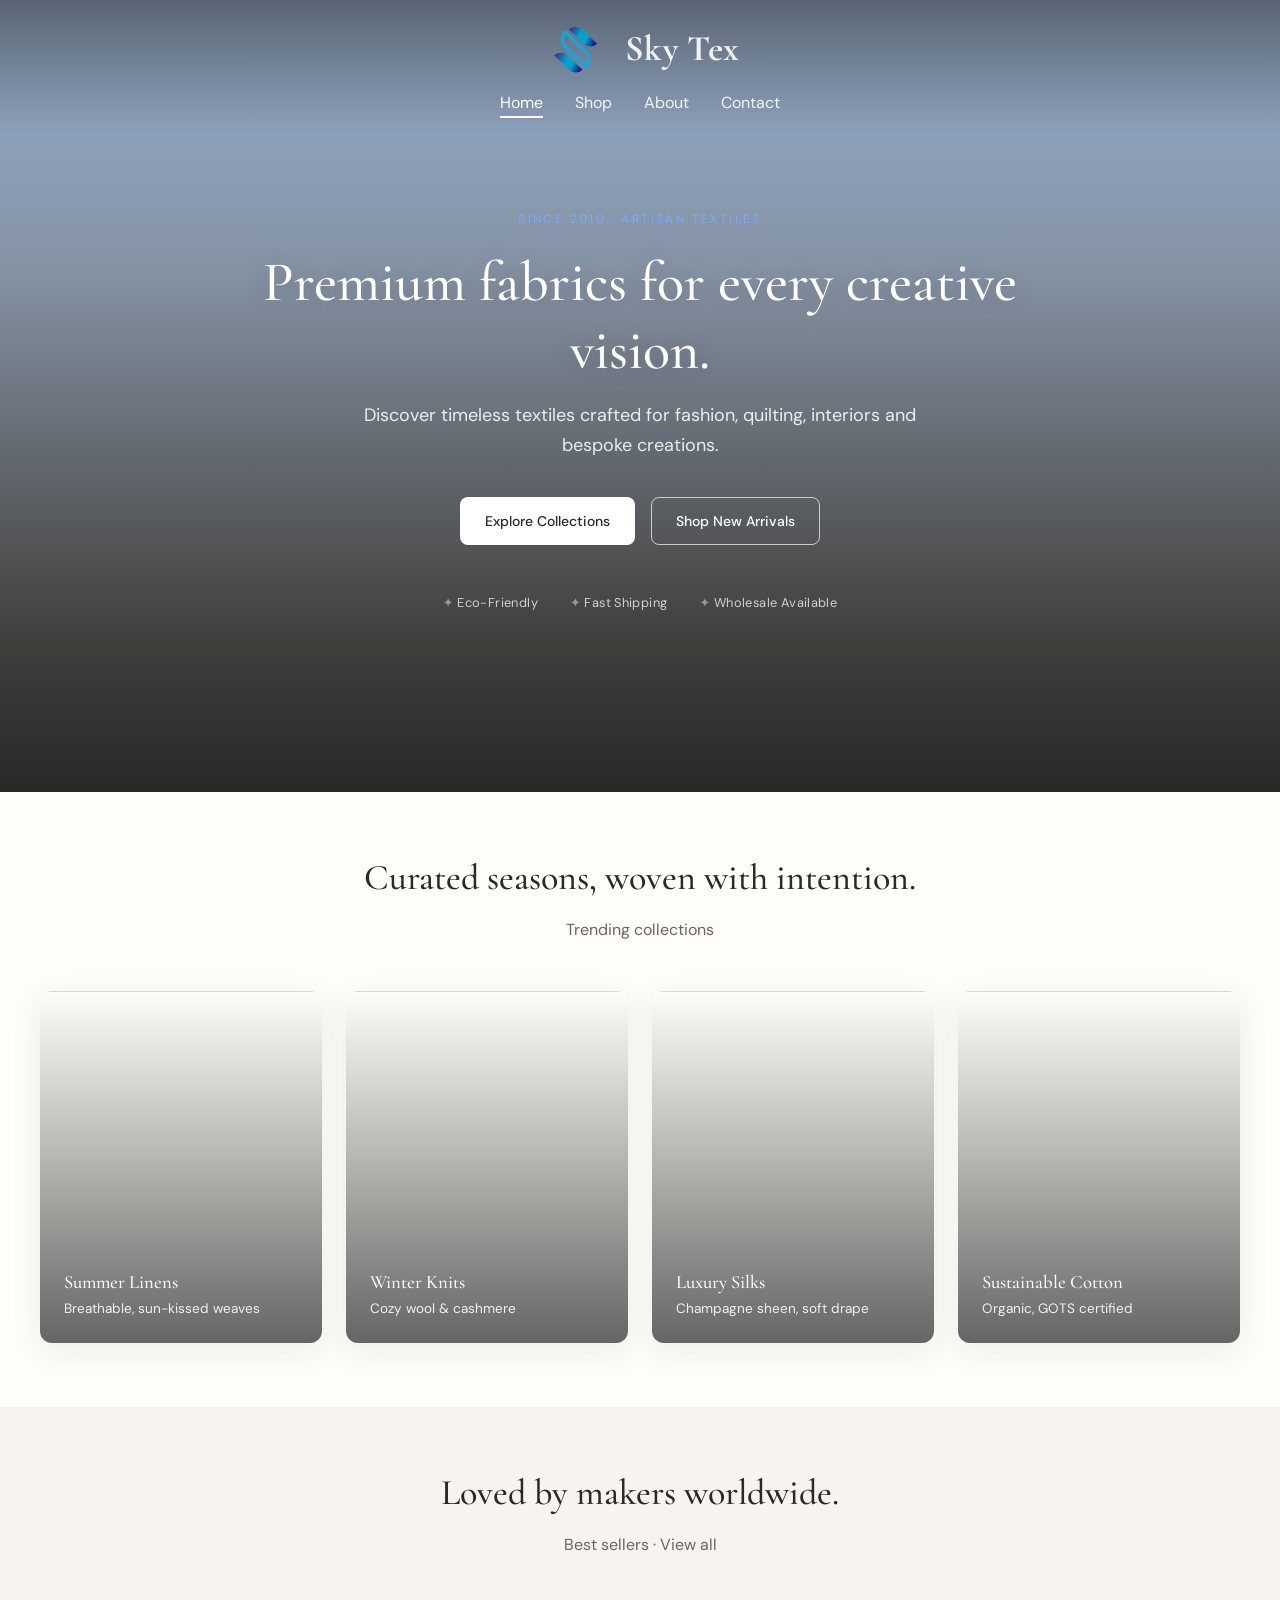
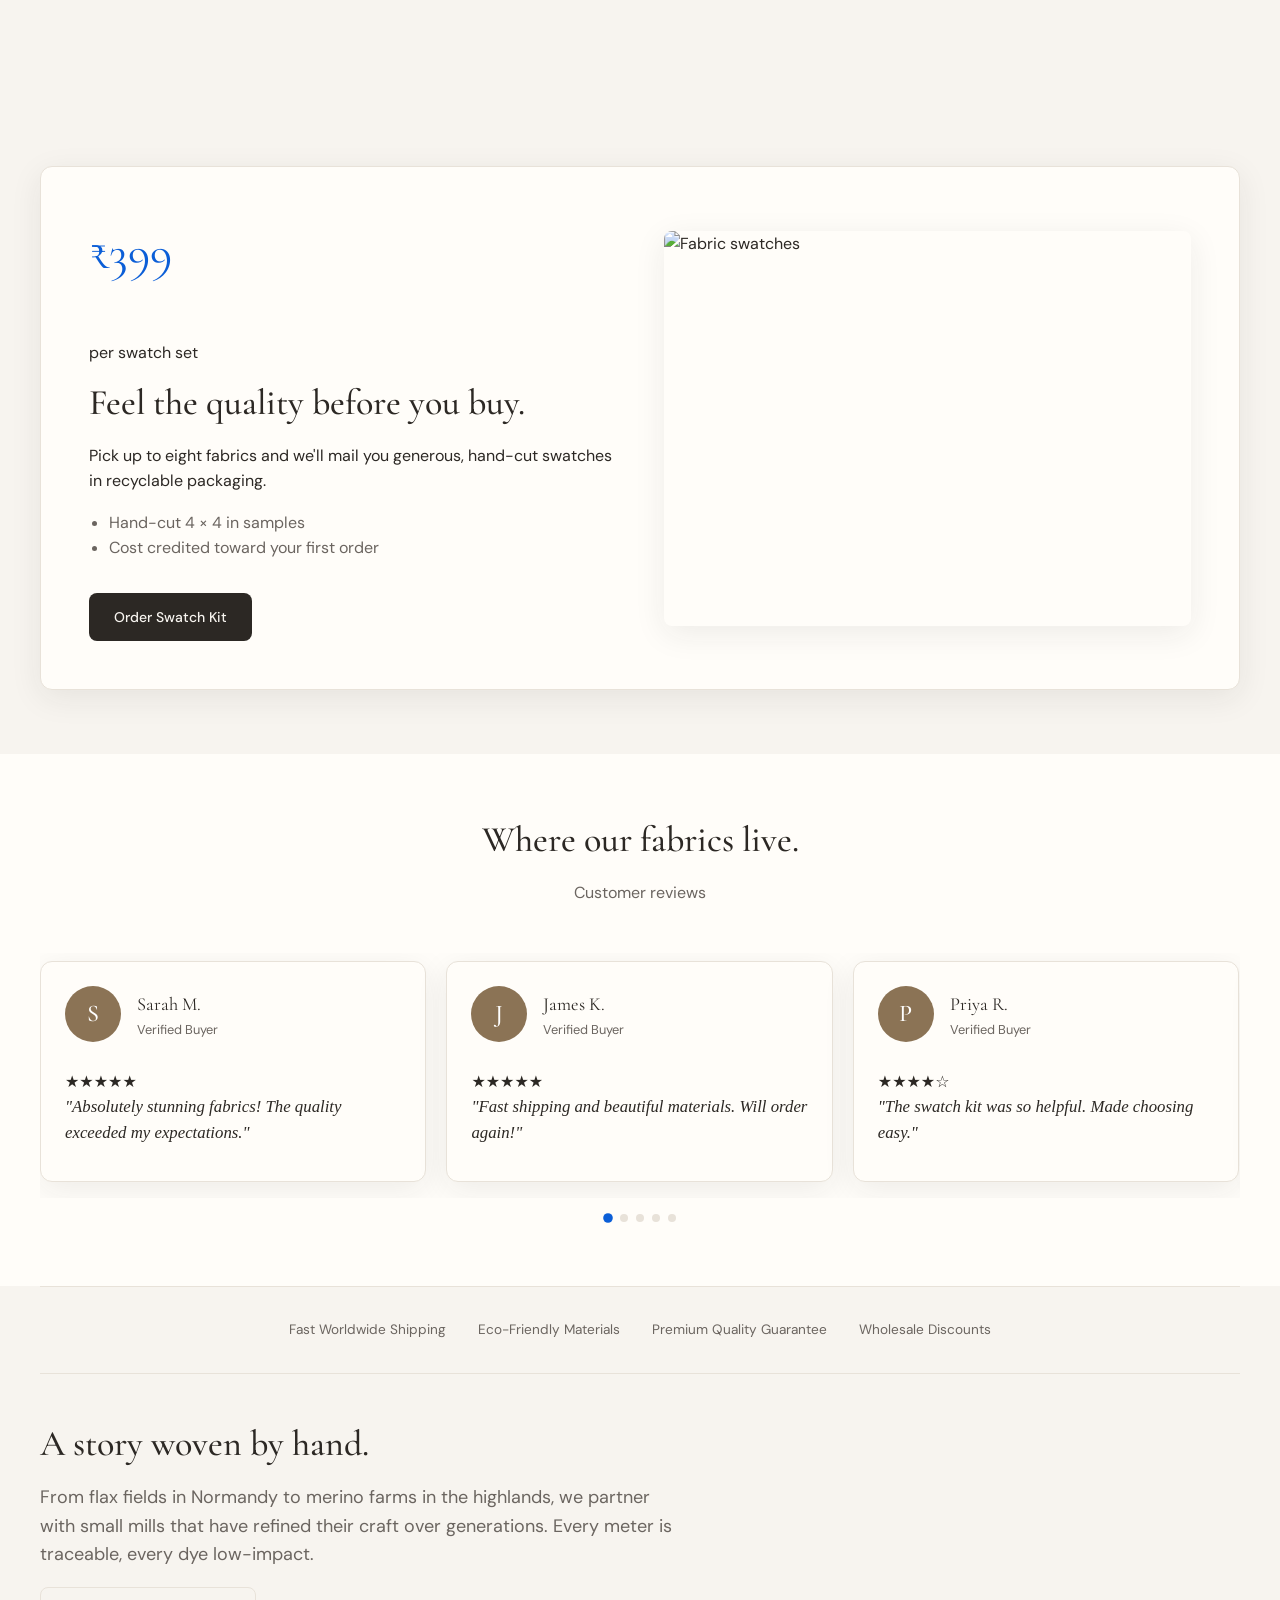
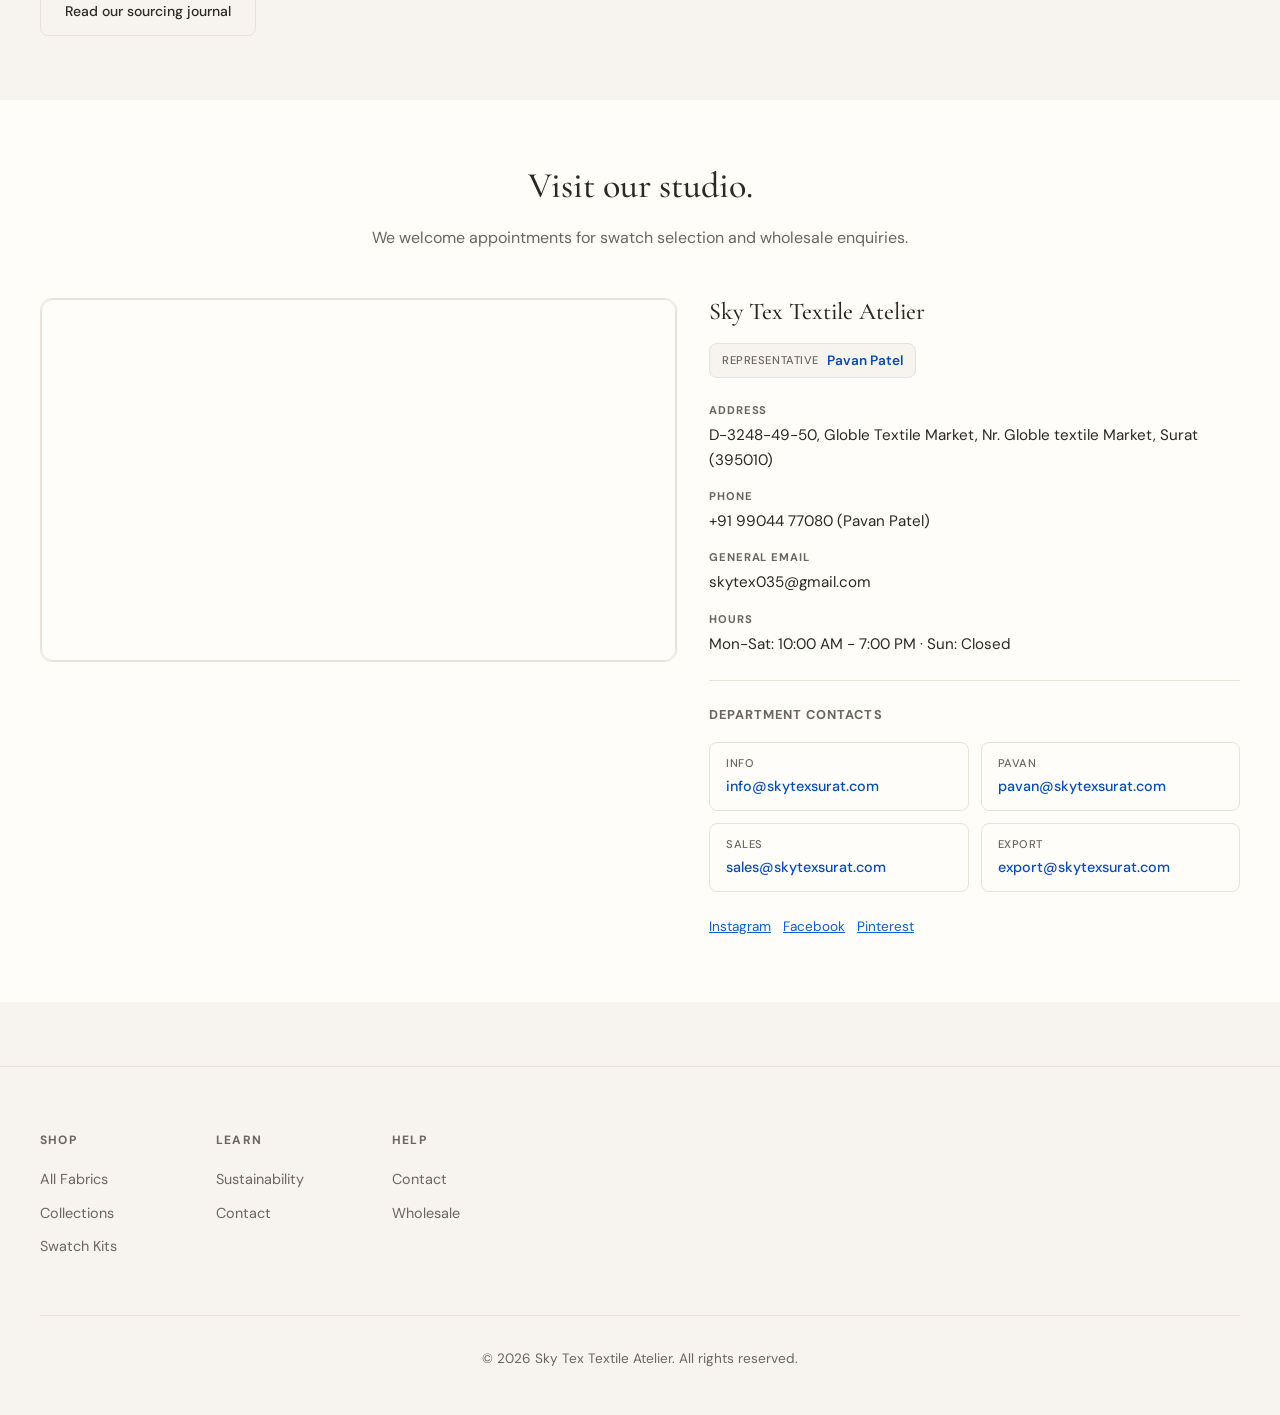
==== commit 63350493: "Add tapeta fabric, colour filter, and update product data" ====
--- a/index.html
+++ b/index.html
@@ -13,6 +13,7 @@
   <header class="site-header site-header--transparent">
     <div class="container site-header__inner">
       <a href="index.html" class="logo">
+        <img src="assets/logo.png" alt="Sky Tex" class="logo__img" />
         <span>Sky Tex</span>
       </a>
       <nav class="nav">
@@ -85,10 +86,9 @@
           <p>Pick up to eight fabrics and we'll mail you generous, hand-cut swatches in recyclable packaging.</p>
           <ul>
             <li>Hand-cut 4 × 4 in samples</li>
-            <li>Free shipping over ₹1,650</li>
             <li>Cost credited toward your first order</li>
           </ul>
-          <a href="swatches.html" class="btn btn--primary" style="margin-top:1rem">Order Swatch Kit</a>
+          <a href="shop.html" class="btn btn--primary" style="margin-top:1rem">Order Swatch Kit</a>
         </div>
         <div>
           <img src="https://ivory-weave-emporium.lovable.app/assets/cat-linen-f832LvE8.jpg" alt="Fabric swatches" class="swatch-cta__img" />
--- a/css/styles.css
+++ b/css/styles.css
@@ -16,7 +16,7 @@
   --shadow: 0 8px 32px rgba(44, 40, 36, 0.08);
   --shadow-lg: 0 16px 48px rgba(44, 40, 36, 0.12);
   --max: 1200px;
-  --hero-img: url("https://tse3.mm.bing.net/th/id/OIP.m72fAG0ejjomHD1wK5WvbQHaFD?rs=1&pid=ImgDetMain&o=7&rm=3");
+  --hero-img: url("https://static.vecteezy.com/system/resources/previews/044/860/698/non_2x/gray-world-map-illustration-design-vector.jpg");
 }
 
 *,
@@ -316,12 +316,12 @@
   inset: 0;
   /* combine a soft blue tint with the existing dark vignette */
   background: linear-gradient(
-      180deg,
-      rgba(3, 73, 162, 0.18) 0%,
-      rgba(3, 73, 162, 0.22) 35%,
-      rgba(30, 26, 22, 0.45) 60%,
-      rgba(30, 26, 22, 0.7) 100%
-    );
+  180deg,
+    rgba(3, 73, 162, 0.4) 0%,
+    rgba(18, 48, 88, 0.5) 35%,
+    rgba(20, 18, 16, 0.8) 80%,
+    rgba(28, 28, 28, 0.95) 100%
+);
   pointer-events: none;
 }
 
@@ -1143,7 +1143,14 @@
   width: 56px;
   height: 56px;
   border-radius: 50%;
-  object-fit: cover;
+  background: #8b7355;
+  color: #fff;
+  display: flex;
+  align-items: center;
+  justify-content: center;
+  font-family: var(--serif);
+  font-size: 1.5rem;
+  font-weight: 500;
   flex-shrink: 0;
 }
 
@@ -1588,34 +1595,22 @@
 }
 
 .spec-list {
-  list-style: none;
-  padding: 0;
-  margin: 0;
   display: grid;
   grid-template-columns: repeat(2, 1fr);
-  gap: 0.75rem;
-}
-
-.spec-list li {
-  display: flex;
-  justify-content: space-between;
+  gap: 1rem 2rem;
+  margin-top: 1.5rem;
+}
+
+.spec-list dt {
+  color: var(--text-muted);
   font-size: 0.9rem;
-  padding-bottom: 0.5rem;
-  border-bottom: 1px solid var(--border);
-}
-
-.spec-list li:last-child {
-  border-bottom: none;
-}
-
-.spec-label {
-  color: var(--text-muted);
-  font-weight: 500;
-}
-
-.spec-value {
+}
+
+.spec-list dd {
   font-weight: 500;
   color: var(--text);
+  margin-left: 0;
+  font-size: 0.95rem;
 }
 
 .product-info__desc {
